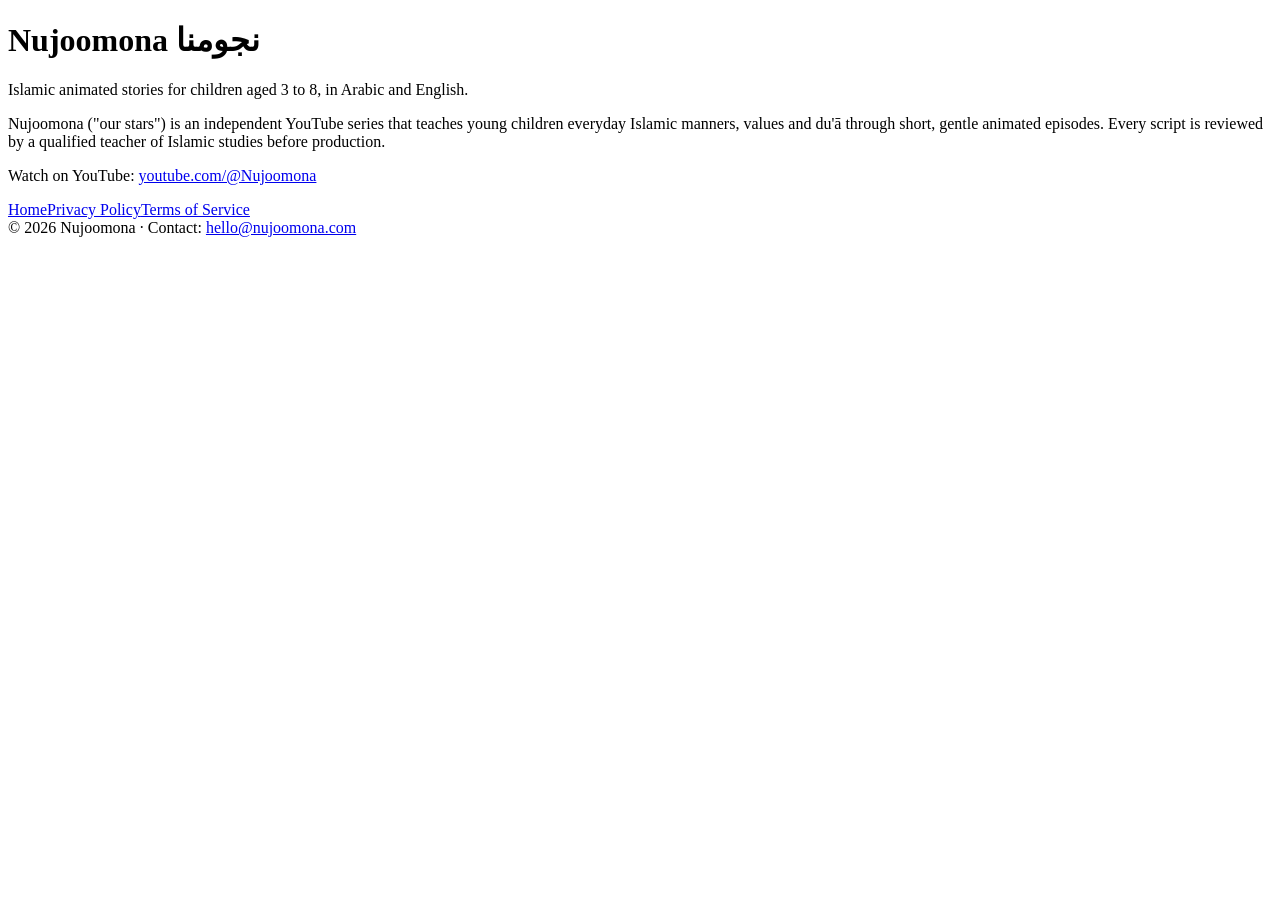
==== public/index.html @ 3de219df "Initial site: home, privacy policy, terms" ====
<!doctype html><html lang="en"><head><meta charset="utf-8"><meta name="viewport" content="width=device-width,initial-scale=1"><title>Nujoomona | نجومنا</title><link rel="stylesheet" href="/style.css"></head><body><main>
<h1>Nujoomona <span class="ar" lang="ar" dir="rtl">نجومنا</span></h1>
<p class="muted">Islamic animated stories for children aged 3 to 8, in Arabic and English.</p>
<p>Nujoomona ("our stars") is an independent YouTube series that teaches young children everyday Islamic manners, values and du'ā through short, gentle animated episodes. Every script is reviewed by a qualified teacher of Islamic studies before production.</p>
<p>Watch on YouTube: <a href="https://www.youtube.com/@Nujoomona">youtube.com/@Nujoomona</a></p>
<footer><a href="/">Home</a><a href="/privacy.html">Privacy Policy</a><a href="/terms.html">Terms of Service</a><br>© 2026 Nujoomona · Contact: <a href="mailto:hello@nujoomona.com">hello@nujoomona.com</a></footer></main></body></html>
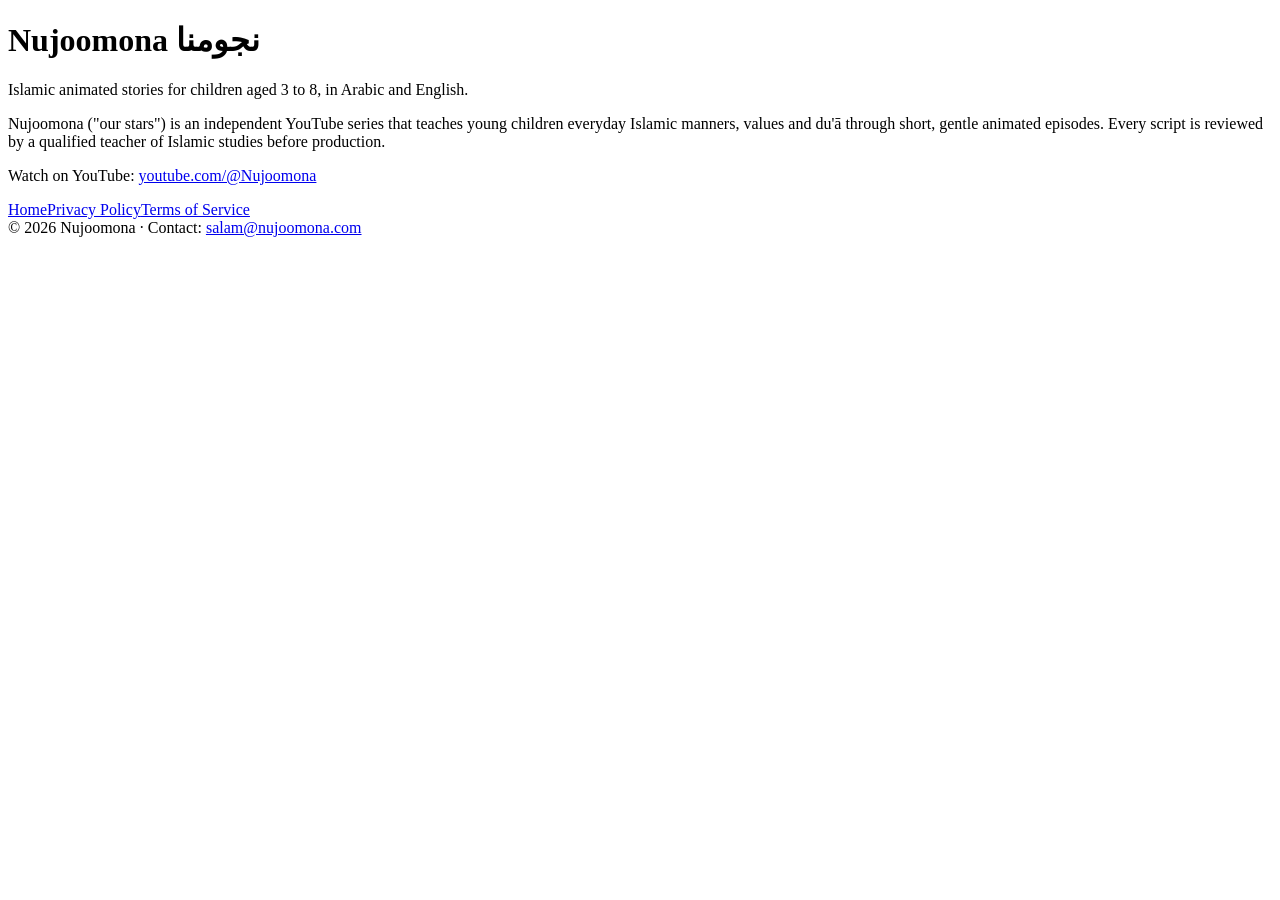
==== commit b714b2ac: "Change contact email to salam@nujoomona.com" ====
--- a/public/index.html
+++ b/public/index.html
@@ -3,4 +3,4 @@
 <p class="muted">Islamic animated stories for children aged 3 to 8, in Arabic and English.</p>
 <p>Nujoomona ("our stars") is an independent YouTube series that teaches young children everyday Islamic manners, values and du'ā through short, gentle animated episodes. Every script is reviewed by a qualified teacher of Islamic studies before production.</p>
 <p>Watch on YouTube: <a href="https://www.youtube.com/@Nujoomona">youtube.com/@Nujoomona</a></p>
-<footer><a href="/">Home</a><a href="/privacy.html">Privacy Policy</a><a href="/terms.html">Terms of Service</a><br>© 2026 Nujoomona · Contact: <a href="mailto:hello@nujoomona.com">hello@nujoomona.com</a></footer></main></body></html>
+<footer><a href="/">Home</a><a href="/privacy.html">Privacy Policy</a><a href="/terms.html">Terms of Service</a><br>© 2026 Nujoomona · Contact: <a href="mailto:salam@nujoomona.com">salam@nujoomona.com</a></footer></main></body></html>
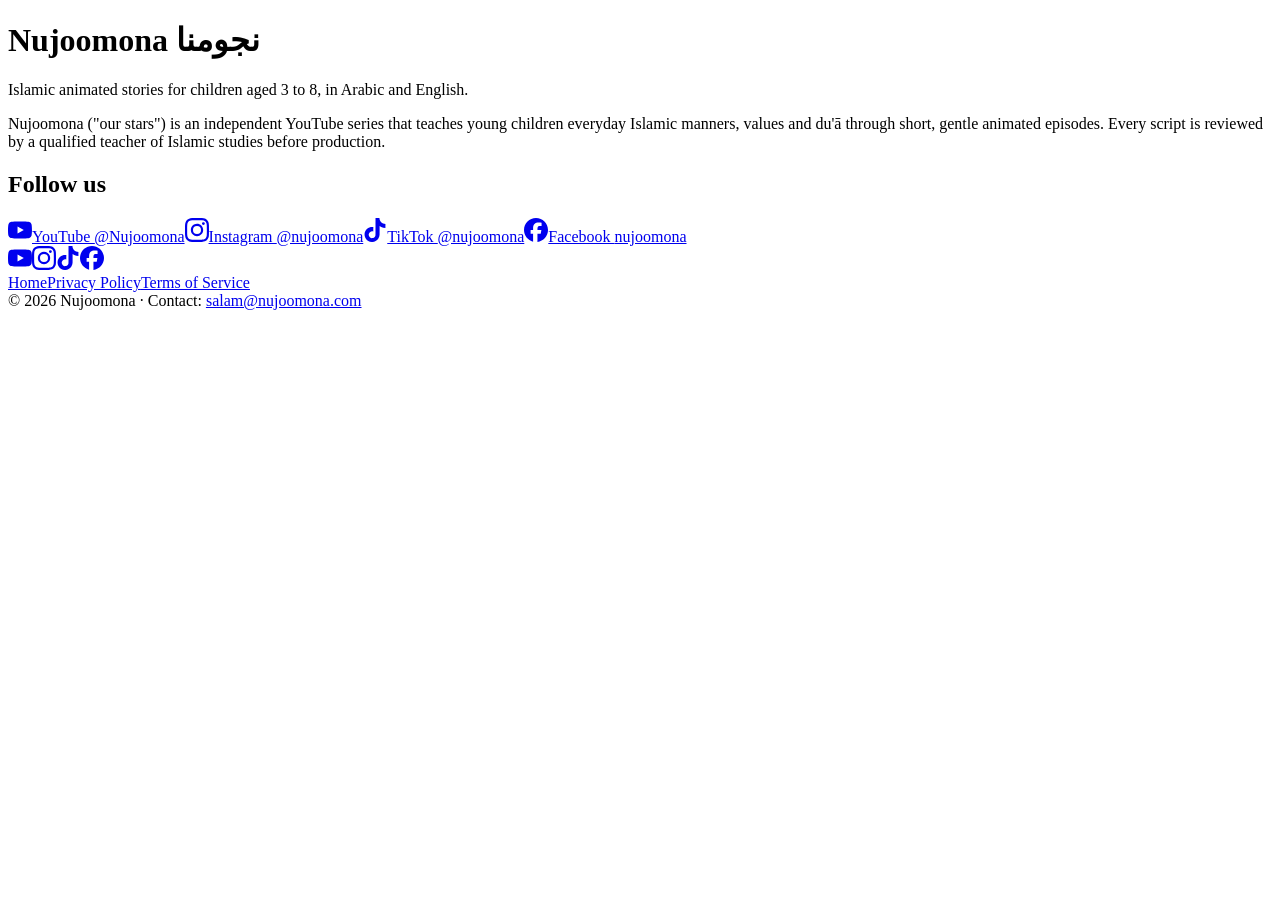
==== commit 390aa71a: "Add social links with icons" ====
--- a/public/index.html
+++ b/public/index.html
@@ -2,5 +2,6 @@
 <h1>Nujoomona <span class="ar" lang="ar" dir="rtl">نجومنا</span></h1>
 <p class="muted">Islamic animated stories for children aged 3 to 8, in Arabic and English.</p>
 <p>Nujoomona ("our stars") is an independent YouTube series that teaches young children everyday Islamic manners, values and du'ā through short, gentle animated episodes. Every script is reviewed by a qualified teacher of Islamic studies before production.</p>
-<p>Watch on YouTube: <a href="https://www.youtube.com/@Nujoomona">youtube.com/@Nujoomona</a></p>
-<footer><a href="/">Home</a><a href="/privacy.html">Privacy Policy</a><a href="/terms.html">Terms of Service</a><br>© 2026 Nujoomona · Contact: <a href="mailto:salam@nujoomona.com">salam@nujoomona.com</a></footer></main></body></html>
+<h2>Follow us</h2>
+<nav class="social social-big" aria-label="Nujoomona on social media"><a href="https://www.youtube.com/@Nujoomona" target="_blank" rel="noopener" aria-label="Nujoomona on YouTube" title="YouTube"><svg viewBox="0 0 24 24" width="24" height="24" aria-hidden="true" focusable="false"><path fill="currentColor" d="M23.498 6.186a3.016 3.016 0 0 0-2.122-2.136C19.505 3.545 12 3.545 12 3.545s-7.505 0-9.377.505A3.017 3.017 0 0 0 .502 6.186C0 8.07 0 12 0 12s0 3.93.502 5.814a3.016 3.016 0 0 0 2.122 2.136c1.871.505 9.376.505 9.376.505s7.505 0 9.377-.505a3.015 3.015 0 0 0 2.122-2.136C24 15.93 24 12 24 12s0-3.93-.502-5.814zM9.545 15.568V8.432L15.818 12l-6.273 3.568z"/></svg><span>YouTube <span class="muted">@Nujoomona</span></span></a><a href="https://www.instagram.com/nujoomona" target="_blank" rel="noopener" aria-label="Nujoomona on Instagram" title="Instagram"><svg viewBox="0 0 24 24" width="24" height="24" aria-hidden="true" focusable="false"><path fill="currentColor" d="M7.0301.084c-1.2768.0602-2.1487.264-2.911.5634-.7888.3075-1.4575.72-2.1228 1.3877-.6652.6677-1.075 1.3368-1.3802 2.127-.2954.7638-.4956 1.6365-.552 2.914-.0564 1.2775-.0689 1.6882-.0626 4.947.0062 3.2586.0206 3.6671.0825 4.9473.061 1.2765.264 2.1482.5635 2.9107.308.7889.72 1.4573 1.388 2.1228.6679.6655 1.3365 1.0743 2.1285 1.38.7632.295 1.6361.4961 2.9134.552 1.2773.056 1.6884.069 4.9462.0627 3.2578-.0062 3.668-.0207 4.9478-.0814 1.28-.0607 2.147-.2652 2.9098-.5633.7889-.3086 1.4578-.72 2.1228-1.3881.665-.6682 1.0745-1.3378 1.3795-2.1284.2957-.7632.4966-1.636.552-2.9124.056-1.2809.0692-1.6898.063-4.948-.0063-3.2583-.021-3.6668-.0817-4.9465-.0607-1.2797-.264-2.1487-.5633-2.9117-.3084-.7889-.72-1.4568-1.3876-2.1228C21.2982 1.33 20.628.9208 19.8378.6165 19.074.321 18.2017.1197 16.9244.0645 15.6471.0093 15.236-.005 11.977.0014 8.718.0076 8.31.0215 7.0301.0839m.1402 21.6932c-1.17-.0509-1.8053-.2453-2.2287-.408-.5606-.216-.96-.4771-1.3819-.895-.422-.4178-.6811-.8186-.9-1.378-.1644-.4234-.3624-1.058-.4171-2.228-.0595-1.2645-.072-1.6442-.079-4.848-.007-3.2037.0053-3.583.0607-4.848.05-1.169.2456-1.805.408-2.2282.216-.5613.4762-.96.895-1.3816.4188-.4217.8184-.6814 1.3783-.9003.423-.1651 1.0575-.3614 2.227-.4171 1.2655-.06 1.6447-.072 4.848-.079 3.2033-.007 3.5835.005 4.8495.0608 1.169.0508 1.8053.2445 2.228.408.5608.216.96.4754 1.3816.895.4217.4194.6816.8176.9005 1.3787.1653.4217.3617 1.056.4169 2.2263.0602 1.2655.0739 1.645.0796 4.848.0058 3.203-.0055 3.5834-.061 4.848-.051 1.17-.245 1.8055-.408 2.2294-.216.5604-.4763.96-.8954 1.3814-.419.4215-.8181.6811-1.3783.9-.4224.1649-1.0577.3617-2.2262.4174-1.2656.0595-1.6448.072-4.8493.079-3.2045.007-3.5825-.006-4.848-.0608M16.953 5.5864A1.44 1.44 0 1 0 18.39 4.144a1.44 1.44 0 0 0-1.437 1.4424M5.8385 12.012c.0067 3.4032 2.7706 6.1557 6.173 6.1493 3.4026-.0065 6.157-2.7701 6.1506-6.1733-.0065-3.4032-2.771-6.1565-6.174-6.1498-3.403.0067-6.156 2.771-6.1496 6.1738M8 12.0077a4 4 0 1 1 4.008 3.9921A3.9996 3.9996 0 0 1 8 12.0077"/></svg><span>Instagram <span class="muted">@nujoomona</span></span></a><a href="https://www.tiktok.com/@nujoomona" target="_blank" rel="noopener" aria-label="Nujoomona on TikTok" title="TikTok"><svg viewBox="0 0 24 24" width="24" height="24" aria-hidden="true" focusable="false"><path fill="currentColor" d="M12.525.02c1.31-.02 2.61-.01 3.91-.02.08 1.53.63 3.09 1.75 4.17 1.12 1.11 2.7 1.62 4.24 1.79v4.03c-1.44-.05-2.89-.35-4.2-.97-.57-.26-1.1-.59-1.62-.93-.01 2.92.01 5.84-.02 8.75-.08 1.4-.54 2.79-1.35 3.94-1.31 1.92-3.58 3.17-5.91 3.21-1.43.08-2.86-.31-4.08-1.03-2.02-1.19-3.44-3.37-3.65-5.71-.02-.5-.03-1-.01-1.49.18-1.9 1.12-3.72 2.58-4.96 1.66-1.44 3.98-2.13 6.15-1.72.02 1.48-.04 2.96-.04 4.44-.99-.32-2.15-.23-3.02.37-.63.41-1.11 1.04-1.36 1.75-.21.51-.15 1.07-.14 1.61.24 1.64 1.82 3.02 3.5 2.87 1.12-.01 2.19-.66 2.77-1.61.19-.33.4-.67.41-1.06.1-1.79.06-3.57.07-5.36.01-4.03-.01-8.05.02-12.07z"/></svg><span>TikTok <span class="muted">@nujoomona</span></span></a><a href="https://www.facebook.com/nujoomona" target="_blank" rel="noopener" aria-label="Nujoomona on Facebook" title="Facebook"><svg viewBox="0 0 24 24" width="24" height="24" aria-hidden="true" focusable="false"><path fill="currentColor" d="M9.101 23.691v-7.98H6.627v-3.667h2.474v-1.58c0-4.085 1.848-5.978 5.858-5.978.401 0 .955.042 1.468.103a8.68 8.68 0 0 1 1.141.195v3.325a8.623 8.623 0 0 0-.653-.036 26.805 26.805 0 0 0-.733-.009c-.707 0-1.259.096-1.675.309a1.686 1.686 0 0 0-.679.622c-.258.42-.374.995-.374 1.752v1.297h3.919l-.386 2.103-.287 1.564h-3.246v8.245C19.396 23.238 24 18.179 24 12.044c0-6.627-5.373-12-12-12s-12 5.373-12 12c0 5.628 3.874 10.35 9.101 11.647Z"/></svg><span>Facebook <span class="muted">nujoomona</span></span></a></nav>
+<footer><nav class="social" aria-label="Social media"><a href="https://www.youtube.com/@Nujoomona" target="_blank" rel="noopener" aria-label="Nujoomona on YouTube" title="YouTube"><svg viewBox="0 0 24 24" width="24" height="24" aria-hidden="true" focusable="false"><path fill="currentColor" d="M23.498 6.186a3.016 3.016 0 0 0-2.122-2.136C19.505 3.545 12 3.545 12 3.545s-7.505 0-9.377.505A3.017 3.017 0 0 0 .502 6.186C0 8.07 0 12 0 12s0 3.93.502 5.814a3.016 3.016 0 0 0 2.122 2.136c1.871.505 9.376.505 9.376.505s7.505 0 9.377-.505a3.015 3.015 0 0 0 2.122-2.136C24 15.93 24 12 24 12s0-3.93-.502-5.814zM9.545 15.568V8.432L15.818 12l-6.273 3.568z"/></svg></a><a href="https://www.instagram.com/nujoomona" target="_blank" rel="noopener" aria-label="Nujoomona on Instagram" title="Instagram"><svg viewBox="0 0 24 24" width="24" height="24" aria-hidden="true" focusable="false"><path fill="currentColor" d="M7.0301.084c-1.2768.0602-2.1487.264-2.911.5634-.7888.3075-1.4575.72-2.1228 1.3877-.6652.6677-1.075 1.3368-1.3802 2.127-.2954.7638-.4956 1.6365-.552 2.914-.0564 1.2775-.0689 1.6882-.0626 4.947.0062 3.2586.0206 3.6671.0825 4.9473.061 1.2765.264 2.1482.5635 2.9107.308.7889.72 1.4573 1.388 2.1228.6679.6655 1.3365 1.0743 2.1285 1.38.7632.295 1.6361.4961 2.9134.552 1.2773.056 1.6884.069 4.9462.0627 3.2578-.0062 3.668-.0207 4.9478-.0814 1.28-.0607 2.147-.2652 2.9098-.5633.7889-.3086 1.4578-.72 2.1228-1.3881.665-.6682 1.0745-1.3378 1.3795-2.1284.2957-.7632.4966-1.636.552-2.9124.056-1.2809.0692-1.6898.063-4.948-.0063-3.2583-.021-3.6668-.0817-4.9465-.0607-1.2797-.264-2.1487-.5633-2.9117-.3084-.7889-.72-1.4568-1.3876-2.1228C21.2982 1.33 20.628.9208 19.8378.6165 19.074.321 18.2017.1197 16.9244.0645 15.6471.0093 15.236-.005 11.977.0014 8.718.0076 8.31.0215 7.0301.0839m.1402 21.6932c-1.17-.0509-1.8053-.2453-2.2287-.408-.5606-.216-.96-.4771-1.3819-.895-.422-.4178-.6811-.8186-.9-1.378-.1644-.4234-.3624-1.058-.4171-2.228-.0595-1.2645-.072-1.6442-.079-4.848-.007-3.2037.0053-3.583.0607-4.848.05-1.169.2456-1.805.408-2.2282.216-.5613.4762-.96.895-1.3816.4188-.4217.8184-.6814 1.3783-.9003.423-.1651 1.0575-.3614 2.227-.4171 1.2655-.06 1.6447-.072 4.848-.079 3.2033-.007 3.5835.005 4.8495.0608 1.169.0508 1.8053.2445 2.228.408.5608.216.96.4754 1.3816.895.4217.4194.6816.8176.9005 1.3787.1653.4217.3617 1.056.4169 2.2263.0602 1.2655.0739 1.645.0796 4.848.0058 3.203-.0055 3.5834-.061 4.848-.051 1.17-.245 1.8055-.408 2.2294-.216.5604-.4763.96-.8954 1.3814-.419.4215-.8181.6811-1.3783.9-.4224.1649-1.0577.3617-2.2262.4174-1.2656.0595-1.6448.072-4.8493.079-3.2045.007-3.5825-.006-4.848-.0608M16.953 5.5864A1.44 1.44 0 1 0 18.39 4.144a1.44 1.44 0 0 0-1.437 1.4424M5.8385 12.012c.0067 3.4032 2.7706 6.1557 6.173 6.1493 3.4026-.0065 6.157-2.7701 6.1506-6.1733-.0065-3.4032-2.771-6.1565-6.174-6.1498-3.403.0067-6.156 2.771-6.1496 6.1738M8 12.0077a4 4 0 1 1 4.008 3.9921A3.9996 3.9996 0 0 1 8 12.0077"/></svg></a><a href="https://www.tiktok.com/@nujoomona" target="_blank" rel="noopener" aria-label="Nujoomona on TikTok" title="TikTok"><svg viewBox="0 0 24 24" width="24" height="24" aria-hidden="true" focusable="false"><path fill="currentColor" d="M12.525.02c1.31-.02 2.61-.01 3.91-.02.08 1.53.63 3.09 1.75 4.17 1.12 1.11 2.7 1.62 4.24 1.79v4.03c-1.44-.05-2.89-.35-4.2-.97-.57-.26-1.1-.59-1.62-.93-.01 2.92.01 5.84-.02 8.75-.08 1.4-.54 2.79-1.35 3.94-1.31 1.92-3.58 3.17-5.91 3.21-1.43.08-2.86-.31-4.08-1.03-2.02-1.19-3.44-3.37-3.65-5.71-.02-.5-.03-1-.01-1.49.18-1.9 1.12-3.72 2.58-4.96 1.66-1.44 3.98-2.13 6.15-1.72.02 1.48-.04 2.96-.04 4.44-.99-.32-2.15-.23-3.02.37-.63.41-1.11 1.04-1.36 1.75-.21.51-.15 1.07-.14 1.61.24 1.64 1.82 3.02 3.5 2.87 1.12-.01 2.19-.66 2.77-1.61.19-.33.4-.67.41-1.06.1-1.79.06-3.57.07-5.36.01-4.03-.01-8.05.02-12.07z"/></svg></a><a href="https://www.facebook.com/nujoomona" target="_blank" rel="noopener" aria-label="Nujoomona on Facebook" title="Facebook"><svg viewBox="0 0 24 24" width="24" height="24" aria-hidden="true" focusable="false"><path fill="currentColor" d="M9.101 23.691v-7.98H6.627v-3.667h2.474v-1.58c0-4.085 1.848-5.978 5.858-5.978.401 0 .955.042 1.468.103a8.68 8.68 0 0 1 1.141.195v3.325a8.623 8.623 0 0 0-.653-.036 26.805 26.805 0 0 0-.733-.009c-.707 0-1.259.096-1.675.309a1.686 1.686 0 0 0-.679.622c-.258.42-.374.995-.374 1.752v1.297h3.919l-.386 2.103-.287 1.564h-3.246v8.245C19.396 23.238 24 18.179 24 12.044c0-6.627-5.373-12-12-12s-12 5.373-12 12c0 5.628 3.874 10.35 9.101 11.647Z"/></svg></a></nav><a href="/">Home</a><a href="/privacy.html">Privacy Policy</a><a href="/terms.html">Terms of Service</a><br>© 2026 Nujoomona · Contact: <a href="mailto:salam@nujoomona.com">salam@nujoomona.com</a></footer></main></body></html>
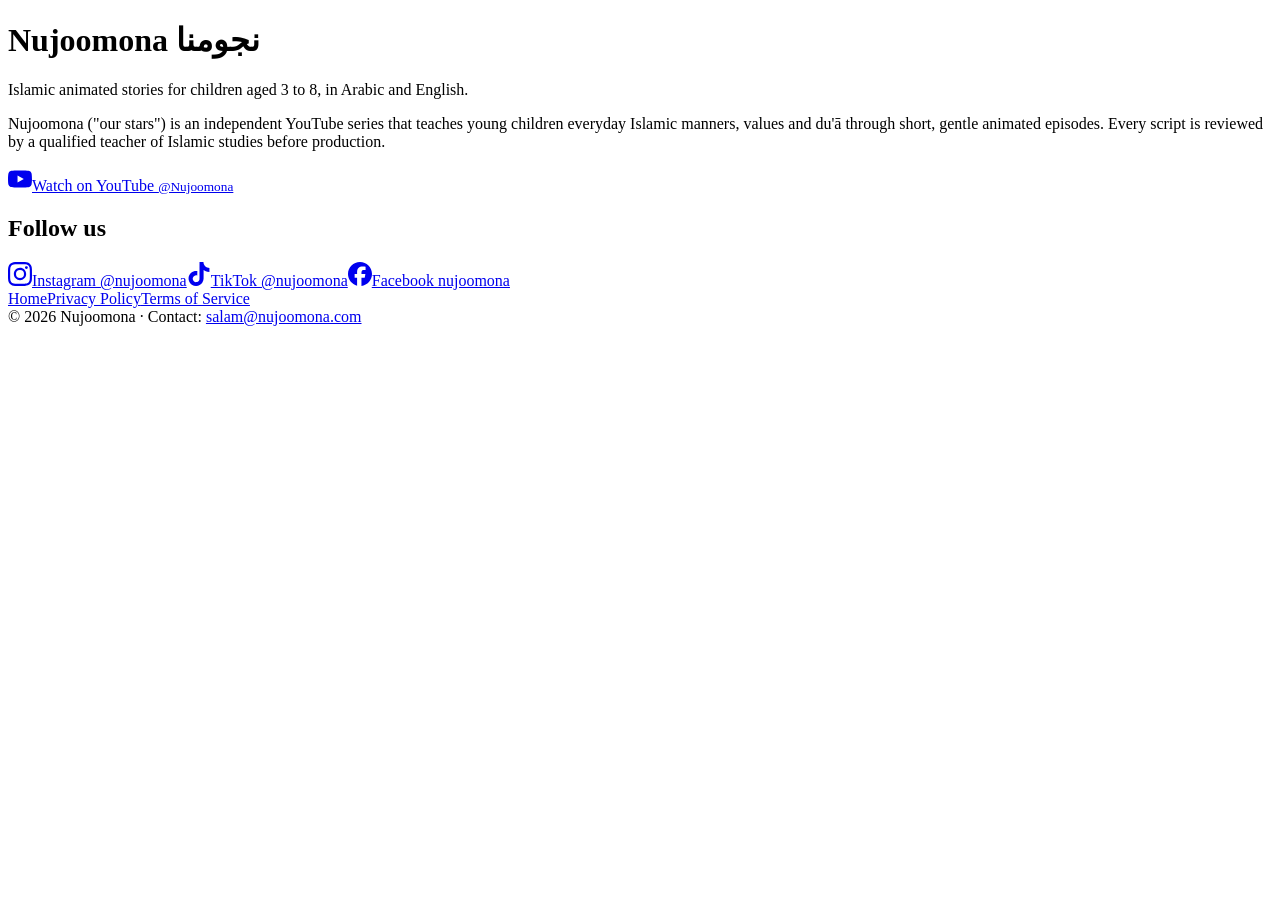
==== commit d73a8b2b: "Make YouTube the main CTA; drop footer icons" ====
--- a/public/index.html
+++ b/public/index.html
@@ -2,6 +2,7 @@
 <h1>Nujoomona <span class="ar" lang="ar" dir="rtl">نجومنا</span></h1>
 <p class="muted">Islamic animated stories for children aged 3 to 8, in Arabic and English.</p>
 <p>Nujoomona ("our stars") is an independent YouTube series that teaches young children everyday Islamic manners, values and du'ā through short, gentle animated episodes. Every script is reviewed by a qualified teacher of Islamic studies before production.</p>
+<p><a class="watch" href="https://www.youtube.com/@Nujoomona" target="_blank" rel="noopener"><svg viewBox="0 0 24 24" width="24" height="24" aria-hidden="true" focusable="false"><path fill="currentColor" d="M23.498 6.186a3.016 3.016 0 0 0-2.122-2.136C19.505 3.545 12 3.545 12 3.545s-7.505 0-9.377.505A3.017 3.017 0 0 0 .502 6.186C0 8.07 0 12 0 12s0 3.93.502 5.814a3.016 3.016 0 0 0 2.122 2.136c1.871.505 9.376.505 9.376.505s7.505 0 9.377-.505a3.015 3.015 0 0 0 2.122-2.136C24 15.93 24 12 24 12s0-3.93-.502-5.814zM9.545 15.568V8.432L15.818 12l-6.273 3.568z"/></svg><span>Watch on YouTube <small>@Nujoomona</small></span></a></p>
 <h2>Follow us</h2>
-<nav class="social social-big" aria-label="Nujoomona on social media"><a href="https://www.youtube.com/@Nujoomona" target="_blank" rel="noopener" aria-label="Nujoomona on YouTube" title="YouTube"><svg viewBox="0 0 24 24" width="24" height="24" aria-hidden="true" focusable="false"><path fill="currentColor" d="M23.498 6.186a3.016 3.016 0 0 0-2.122-2.136C19.505 3.545 12 3.545 12 3.545s-7.505 0-9.377.505A3.017 3.017 0 0 0 .502 6.186C0 8.07 0 12 0 12s0 3.93.502 5.814a3.016 3.016 0 0 0 2.122 2.136c1.871.505 9.376.505 9.376.505s7.505 0 9.377-.505a3.015 3.015 0 0 0 2.122-2.136C24 15.93 24 12 24 12s0-3.93-.502-5.814zM9.545 15.568V8.432L15.818 12l-6.273 3.568z"/></svg><span>YouTube <span class="muted">@Nujoomona</span></span></a><a href="https://www.instagram.com/nujoomona" target="_blank" rel="noopener" aria-label="Nujoomona on Instagram" title="Instagram"><svg viewBox="0 0 24 24" width="24" height="24" aria-hidden="true" focusable="false"><path fill="currentColor" d="M7.0301.084c-1.2768.0602-2.1487.264-2.911.5634-.7888.3075-1.4575.72-2.1228 1.3877-.6652.6677-1.075 1.3368-1.3802 2.127-.2954.7638-.4956 1.6365-.552 2.914-.0564 1.2775-.0689 1.6882-.0626 4.947.0062 3.2586.0206 3.6671.0825 4.9473.061 1.2765.264 2.1482.5635 2.9107.308.7889.72 1.4573 1.388 2.1228.6679.6655 1.3365 1.0743 2.1285 1.38.7632.295 1.6361.4961 2.9134.552 1.2773.056 1.6884.069 4.9462.0627 3.2578-.0062 3.668-.0207 4.9478-.0814 1.28-.0607 2.147-.2652 2.9098-.5633.7889-.3086 1.4578-.72 2.1228-1.3881.665-.6682 1.0745-1.3378 1.3795-2.1284.2957-.7632.4966-1.636.552-2.9124.056-1.2809.0692-1.6898.063-4.948-.0063-3.2583-.021-3.6668-.0817-4.9465-.0607-1.2797-.264-2.1487-.5633-2.9117-.3084-.7889-.72-1.4568-1.3876-2.1228C21.2982 1.33 20.628.9208 19.8378.6165 19.074.321 18.2017.1197 16.9244.0645 15.6471.0093 15.236-.005 11.977.0014 8.718.0076 8.31.0215 7.0301.0839m.1402 21.6932c-1.17-.0509-1.8053-.2453-2.2287-.408-.5606-.216-.96-.4771-1.3819-.895-.422-.4178-.6811-.8186-.9-1.378-.1644-.4234-.3624-1.058-.4171-2.228-.0595-1.2645-.072-1.6442-.079-4.848-.007-3.2037.0053-3.583.0607-4.848.05-1.169.2456-1.805.408-2.2282.216-.5613.4762-.96.895-1.3816.4188-.4217.8184-.6814 1.3783-.9003.423-.1651 1.0575-.3614 2.227-.4171 1.2655-.06 1.6447-.072 4.848-.079 3.2033-.007 3.5835.005 4.8495.0608 1.169.0508 1.8053.2445 2.228.408.5608.216.96.4754 1.3816.895.4217.4194.6816.8176.9005 1.3787.1653.4217.3617 1.056.4169 2.2263.0602 1.2655.0739 1.645.0796 4.848.0058 3.203-.0055 3.5834-.061 4.848-.051 1.17-.245 1.8055-.408 2.2294-.216.5604-.4763.96-.8954 1.3814-.419.4215-.8181.6811-1.3783.9-.4224.1649-1.0577.3617-2.2262.4174-1.2656.0595-1.6448.072-4.8493.079-3.2045.007-3.5825-.006-4.848-.0608M16.953 5.5864A1.44 1.44 0 1 0 18.39 4.144a1.44 1.44 0 0 0-1.437 1.4424M5.8385 12.012c.0067 3.4032 2.7706 6.1557 6.173 6.1493 3.4026-.0065 6.157-2.7701 6.1506-6.1733-.0065-3.4032-2.771-6.1565-6.174-6.1498-3.403.0067-6.156 2.771-6.1496 6.1738M8 12.0077a4 4 0 1 1 4.008 3.9921A3.9996 3.9996 0 0 1 8 12.0077"/></svg><span>Instagram <span class="muted">@nujoomona</span></span></a><a href="https://www.tiktok.com/@nujoomona" target="_blank" rel="noopener" aria-label="Nujoomona on TikTok" title="TikTok"><svg viewBox="0 0 24 24" width="24" height="24" aria-hidden="true" focusable="false"><path fill="currentColor" d="M12.525.02c1.31-.02 2.61-.01 3.91-.02.08 1.53.63 3.09 1.75 4.17 1.12 1.11 2.7 1.62 4.24 1.79v4.03c-1.44-.05-2.89-.35-4.2-.97-.57-.26-1.1-.59-1.62-.93-.01 2.92.01 5.84-.02 8.75-.08 1.4-.54 2.79-1.35 3.94-1.31 1.92-3.58 3.17-5.91 3.21-1.43.08-2.86-.31-4.08-1.03-2.02-1.19-3.44-3.37-3.65-5.71-.02-.5-.03-1-.01-1.49.18-1.9 1.12-3.72 2.58-4.96 1.66-1.44 3.98-2.13 6.15-1.72.02 1.48-.04 2.96-.04 4.44-.99-.32-2.15-.23-3.02.37-.63.41-1.11 1.04-1.36 1.75-.21.51-.15 1.07-.14 1.61.24 1.64 1.82 3.02 3.5 2.87 1.12-.01 2.19-.66 2.77-1.61.19-.33.4-.67.41-1.06.1-1.79.06-3.57.07-5.36.01-4.03-.01-8.05.02-12.07z"/></svg><span>TikTok <span class="muted">@nujoomona</span></span></a><a href="https://www.facebook.com/nujoomona" target="_blank" rel="noopener" aria-label="Nujoomona on Facebook" title="Facebook"><svg viewBox="0 0 24 24" width="24" height="24" aria-hidden="true" focusable="false"><path fill="currentColor" d="M9.101 23.691v-7.98H6.627v-3.667h2.474v-1.58c0-4.085 1.848-5.978 5.858-5.978.401 0 .955.042 1.468.103a8.68 8.68 0 0 1 1.141.195v3.325a8.623 8.623 0 0 0-.653-.036 26.805 26.805 0 0 0-.733-.009c-.707 0-1.259.096-1.675.309a1.686 1.686 0 0 0-.679.622c-.258.42-.374.995-.374 1.752v1.297h3.919l-.386 2.103-.287 1.564h-3.246v8.245C19.396 23.238 24 18.179 24 12.044c0-6.627-5.373-12-12-12s-12 5.373-12 12c0 5.628 3.874 10.35 9.101 11.647Z"/></svg><span>Facebook <span class="muted">nujoomona</span></span></a></nav>
-<footer><nav class="social" aria-label="Social media"><a href="https://www.youtube.com/@Nujoomona" target="_blank" rel="noopener" aria-label="Nujoomona on YouTube" title="YouTube"><svg viewBox="0 0 24 24" width="24" height="24" aria-hidden="true" focusable="false"><path fill="currentColor" d="M23.498 6.186a3.016 3.016 0 0 0-2.122-2.136C19.505 3.545 12 3.545 12 3.545s-7.505 0-9.377.505A3.017 3.017 0 0 0 .502 6.186C0 8.07 0 12 0 12s0 3.93.502 5.814a3.016 3.016 0 0 0 2.122 2.136c1.871.505 9.376.505 9.376.505s7.505 0 9.377-.505a3.015 3.015 0 0 0 2.122-2.136C24 15.93 24 12 24 12s0-3.93-.502-5.814zM9.545 15.568V8.432L15.818 12l-6.273 3.568z"/></svg></a><a href="https://www.instagram.com/nujoomona" target="_blank" rel="noopener" aria-label="Nujoomona on Instagram" title="Instagram"><svg viewBox="0 0 24 24" width="24" height="24" aria-hidden="true" focusable="false"><path fill="currentColor" d="M7.0301.084c-1.2768.0602-2.1487.264-2.911.5634-.7888.3075-1.4575.72-2.1228 1.3877-.6652.6677-1.075 1.3368-1.3802 2.127-.2954.7638-.4956 1.6365-.552 2.914-.0564 1.2775-.0689 1.6882-.0626 4.947.0062 3.2586.0206 3.6671.0825 4.9473.061 1.2765.264 2.1482.5635 2.9107.308.7889.72 1.4573 1.388 2.1228.6679.6655 1.3365 1.0743 2.1285 1.38.7632.295 1.6361.4961 2.9134.552 1.2773.056 1.6884.069 4.9462.0627 3.2578-.0062 3.668-.0207 4.9478-.0814 1.28-.0607 2.147-.2652 2.9098-.5633.7889-.3086 1.4578-.72 2.1228-1.3881.665-.6682 1.0745-1.3378 1.3795-2.1284.2957-.7632.4966-1.636.552-2.9124.056-1.2809.0692-1.6898.063-4.948-.0063-3.2583-.021-3.6668-.0817-4.9465-.0607-1.2797-.264-2.1487-.5633-2.9117-.3084-.7889-.72-1.4568-1.3876-2.1228C21.2982 1.33 20.628.9208 19.8378.6165 19.074.321 18.2017.1197 16.9244.0645 15.6471.0093 15.236-.005 11.977.0014 8.718.0076 8.31.0215 7.0301.0839m.1402 21.6932c-1.17-.0509-1.8053-.2453-2.2287-.408-.5606-.216-.96-.4771-1.3819-.895-.422-.4178-.6811-.8186-.9-1.378-.1644-.4234-.3624-1.058-.4171-2.228-.0595-1.2645-.072-1.6442-.079-4.848-.007-3.2037.0053-3.583.0607-4.848.05-1.169.2456-1.805.408-2.2282.216-.5613.4762-.96.895-1.3816.4188-.4217.8184-.6814 1.3783-.9003.423-.1651 1.0575-.3614 2.227-.4171 1.2655-.06 1.6447-.072 4.848-.079 3.2033-.007 3.5835.005 4.8495.0608 1.169.0508 1.8053.2445 2.228.408.5608.216.96.4754 1.3816.895.4217.4194.6816.8176.9005 1.3787.1653.4217.3617 1.056.4169 2.2263.0602 1.2655.0739 1.645.0796 4.848.0058 3.203-.0055 3.5834-.061 4.848-.051 1.17-.245 1.8055-.408 2.2294-.216.5604-.4763.96-.8954 1.3814-.419.4215-.8181.6811-1.3783.9-.4224.1649-1.0577.3617-2.2262.4174-1.2656.0595-1.6448.072-4.8493.079-3.2045.007-3.5825-.006-4.848-.0608M16.953 5.5864A1.44 1.44 0 1 0 18.39 4.144a1.44 1.44 0 0 0-1.437 1.4424M5.8385 12.012c.0067 3.4032 2.7706 6.1557 6.173 6.1493 3.4026-.0065 6.157-2.7701 6.1506-6.1733-.0065-3.4032-2.771-6.1565-6.174-6.1498-3.403.0067-6.156 2.771-6.1496 6.1738M8 12.0077a4 4 0 1 1 4.008 3.9921A3.9996 3.9996 0 0 1 8 12.0077"/></svg></a><a href="https://www.tiktok.com/@nujoomona" target="_blank" rel="noopener" aria-label="Nujoomona on TikTok" title="TikTok"><svg viewBox="0 0 24 24" width="24" height="24" aria-hidden="true" focusable="false"><path fill="currentColor" d="M12.525.02c1.31-.02 2.61-.01 3.91-.02.08 1.53.63 3.09 1.75 4.17 1.12 1.11 2.7 1.62 4.24 1.79v4.03c-1.44-.05-2.89-.35-4.2-.97-.57-.26-1.1-.59-1.62-.93-.01 2.92.01 5.84-.02 8.75-.08 1.4-.54 2.79-1.35 3.94-1.31 1.92-3.58 3.17-5.91 3.21-1.43.08-2.86-.31-4.08-1.03-2.02-1.19-3.44-3.37-3.65-5.71-.02-.5-.03-1-.01-1.49.18-1.9 1.12-3.72 2.58-4.96 1.66-1.44 3.98-2.13 6.15-1.72.02 1.48-.04 2.96-.04 4.44-.99-.32-2.15-.23-3.02.37-.63.41-1.11 1.04-1.36 1.75-.21.51-.15 1.07-.14 1.61.24 1.64 1.82 3.02 3.5 2.87 1.12-.01 2.19-.66 2.77-1.61.19-.33.4-.67.41-1.06.1-1.79.06-3.57.07-5.36.01-4.03-.01-8.05.02-12.07z"/></svg></a><a href="https://www.facebook.com/nujoomona" target="_blank" rel="noopener" aria-label="Nujoomona on Facebook" title="Facebook"><svg viewBox="0 0 24 24" width="24" height="24" aria-hidden="true" focusable="false"><path fill="currentColor" d="M9.101 23.691v-7.98H6.627v-3.667h2.474v-1.58c0-4.085 1.848-5.978 5.858-5.978.401 0 .955.042 1.468.103a8.68 8.68 0 0 1 1.141.195v3.325a8.623 8.623 0 0 0-.653-.036 26.805 26.805 0 0 0-.733-.009c-.707 0-1.259.096-1.675.309a1.686 1.686 0 0 0-.679.622c-.258.42-.374.995-.374 1.752v1.297h3.919l-.386 2.103-.287 1.564h-3.246v8.245C19.396 23.238 24 18.179 24 12.044c0-6.627-5.373-12-12-12s-12 5.373-12 12c0 5.628 3.874 10.35 9.101 11.647Z"/></svg></a></nav><a href="/">Home</a><a href="/privacy.html">Privacy Policy</a><a href="/terms.html">Terms of Service</a><br>© 2026 Nujoomona · Contact: <a href="mailto:salam@nujoomona.com">salam@nujoomona.com</a></footer></main></body></html>
+<nav class="social" aria-label="Nujoomona on social media"><a href="https://www.instagram.com/nujoomona" target="_blank" rel="noopener" aria-label="Nujoomona on Instagram" title="Instagram"><svg viewBox="0 0 24 24" width="24" height="24" aria-hidden="true" focusable="false"><path fill="currentColor" d="M7.0301.084c-1.2768.0602-2.1487.264-2.911.5634-.7888.3075-1.4575.72-2.1228 1.3877-.6652.6677-1.075 1.3368-1.3802 2.127-.2954.7638-.4956 1.6365-.552 2.914-.0564 1.2775-.0689 1.6882-.0626 4.947.0062 3.2586.0206 3.6671.0825 4.9473.061 1.2765.264 2.1482.5635 2.9107.308.7889.72 1.4573 1.388 2.1228.6679.6655 1.3365 1.0743 2.1285 1.38.7632.295 1.6361.4961 2.9134.552 1.2773.056 1.6884.069 4.9462.0627 3.2578-.0062 3.668-.0207 4.9478-.0814 1.28-.0607 2.147-.2652 2.9098-.5633.7889-.3086 1.4578-.72 2.1228-1.3881.665-.6682 1.0745-1.3378 1.3795-2.1284.2957-.7632.4966-1.636.552-2.9124.056-1.2809.0692-1.6898.063-4.948-.0063-3.2583-.021-3.6668-.0817-4.9465-.0607-1.2797-.264-2.1487-.5633-2.9117-.3084-.7889-.72-1.4568-1.3876-2.1228C21.2982 1.33 20.628.9208 19.8378.6165 19.074.321 18.2017.1197 16.9244.0645 15.6471.0093 15.236-.005 11.977.0014 8.718.0076 8.31.0215 7.0301.0839m.1402 21.6932c-1.17-.0509-1.8053-.2453-2.2287-.408-.5606-.216-.96-.4771-1.3819-.895-.422-.4178-.6811-.8186-.9-1.378-.1644-.4234-.3624-1.058-.4171-2.228-.0595-1.2645-.072-1.6442-.079-4.848-.007-3.2037.0053-3.583.0607-4.848.05-1.169.2456-1.805.408-2.2282.216-.5613.4762-.96.895-1.3816.4188-.4217.8184-.6814 1.3783-.9003.423-.1651 1.0575-.3614 2.227-.4171 1.2655-.06 1.6447-.072 4.848-.079 3.2033-.007 3.5835.005 4.8495.0608 1.169.0508 1.8053.2445 2.228.408.5608.216.96.4754 1.3816.895.4217.4194.6816.8176.9005 1.3787.1653.4217.3617 1.056.4169 2.2263.0602 1.2655.0739 1.645.0796 4.848.0058 3.203-.0055 3.5834-.061 4.848-.051 1.17-.245 1.8055-.408 2.2294-.216.5604-.4763.96-.8954 1.3814-.419.4215-.8181.6811-1.3783.9-.4224.1649-1.0577.3617-2.2262.4174-1.2656.0595-1.6448.072-4.8493.079-3.2045.007-3.5825-.006-4.848-.0608M16.953 5.5864A1.44 1.44 0 1 0 18.39 4.144a1.44 1.44 0 0 0-1.437 1.4424M5.8385 12.012c.0067 3.4032 2.7706 6.1557 6.173 6.1493 3.4026-.0065 6.157-2.7701 6.1506-6.1733-.0065-3.4032-2.771-6.1565-6.174-6.1498-3.403.0067-6.156 2.771-6.1496 6.1738M8 12.0077a4 4 0 1 1 4.008 3.9921A3.9996 3.9996 0 0 1 8 12.0077"/></svg><span>Instagram <span class="muted">@nujoomona</span></span></a><a href="https://www.tiktok.com/@nujoomona" target="_blank" rel="noopener" aria-label="Nujoomona on TikTok" title="TikTok"><svg viewBox="0 0 24 24" width="24" height="24" aria-hidden="true" focusable="false"><path fill="currentColor" d="M12.525.02c1.31-.02 2.61-.01 3.91-.02.08 1.53.63 3.09 1.75 4.17 1.12 1.11 2.7 1.62 4.24 1.79v4.03c-1.44-.05-2.89-.35-4.2-.97-.57-.26-1.1-.59-1.62-.93-.01 2.92.01 5.84-.02 8.75-.08 1.4-.54 2.79-1.35 3.94-1.31 1.92-3.58 3.17-5.91 3.21-1.43.08-2.86-.31-4.08-1.03-2.02-1.19-3.44-3.37-3.65-5.71-.02-.5-.03-1-.01-1.49.18-1.9 1.12-3.72 2.58-4.96 1.66-1.44 3.98-2.13 6.15-1.72.02 1.48-.04 2.96-.04 4.44-.99-.32-2.15-.23-3.02.37-.63.41-1.11 1.04-1.36 1.75-.21.51-.15 1.07-.14 1.61.24 1.64 1.82 3.02 3.5 2.87 1.12-.01 2.19-.66 2.77-1.61.19-.33.4-.67.41-1.06.1-1.79.06-3.57.07-5.36.01-4.03-.01-8.05.02-12.07z"/></svg><span>TikTok <span class="muted">@nujoomona</span></span></a><a href="https://www.facebook.com/nujoomona" target="_blank" rel="noopener" aria-label="Nujoomona on Facebook" title="Facebook"><svg viewBox="0 0 24 24" width="24" height="24" aria-hidden="true" focusable="false"><path fill="currentColor" d="M9.101 23.691v-7.98H6.627v-3.667h2.474v-1.58c0-4.085 1.848-5.978 5.858-5.978.401 0 .955.042 1.468.103a8.68 8.68 0 0 1 1.141.195v3.325a8.623 8.623 0 0 0-.653-.036 26.805 26.805 0 0 0-.733-.009c-.707 0-1.259.096-1.675.309a1.686 1.686 0 0 0-.679.622c-.258.42-.374.995-.374 1.752v1.297h3.919l-.386 2.103-.287 1.564h-3.246v8.245C19.396 23.238 24 18.179 24 12.044c0-6.627-5.373-12-12-12s-12 5.373-12 12c0 5.628 3.874 10.35 9.101 11.647Z"/></svg><span>Facebook <span class="muted">nujoomona</span></span></a></nav>
+<footer><a href="/">Home</a><a href="/privacy.html">Privacy Policy</a><a href="/terms.html">Terms of Service</a><br>© 2026 Nujoomona · Contact: <a href="mailto:salam@nujoomona.com">salam@nujoomona.com</a></footer></main></body></html>
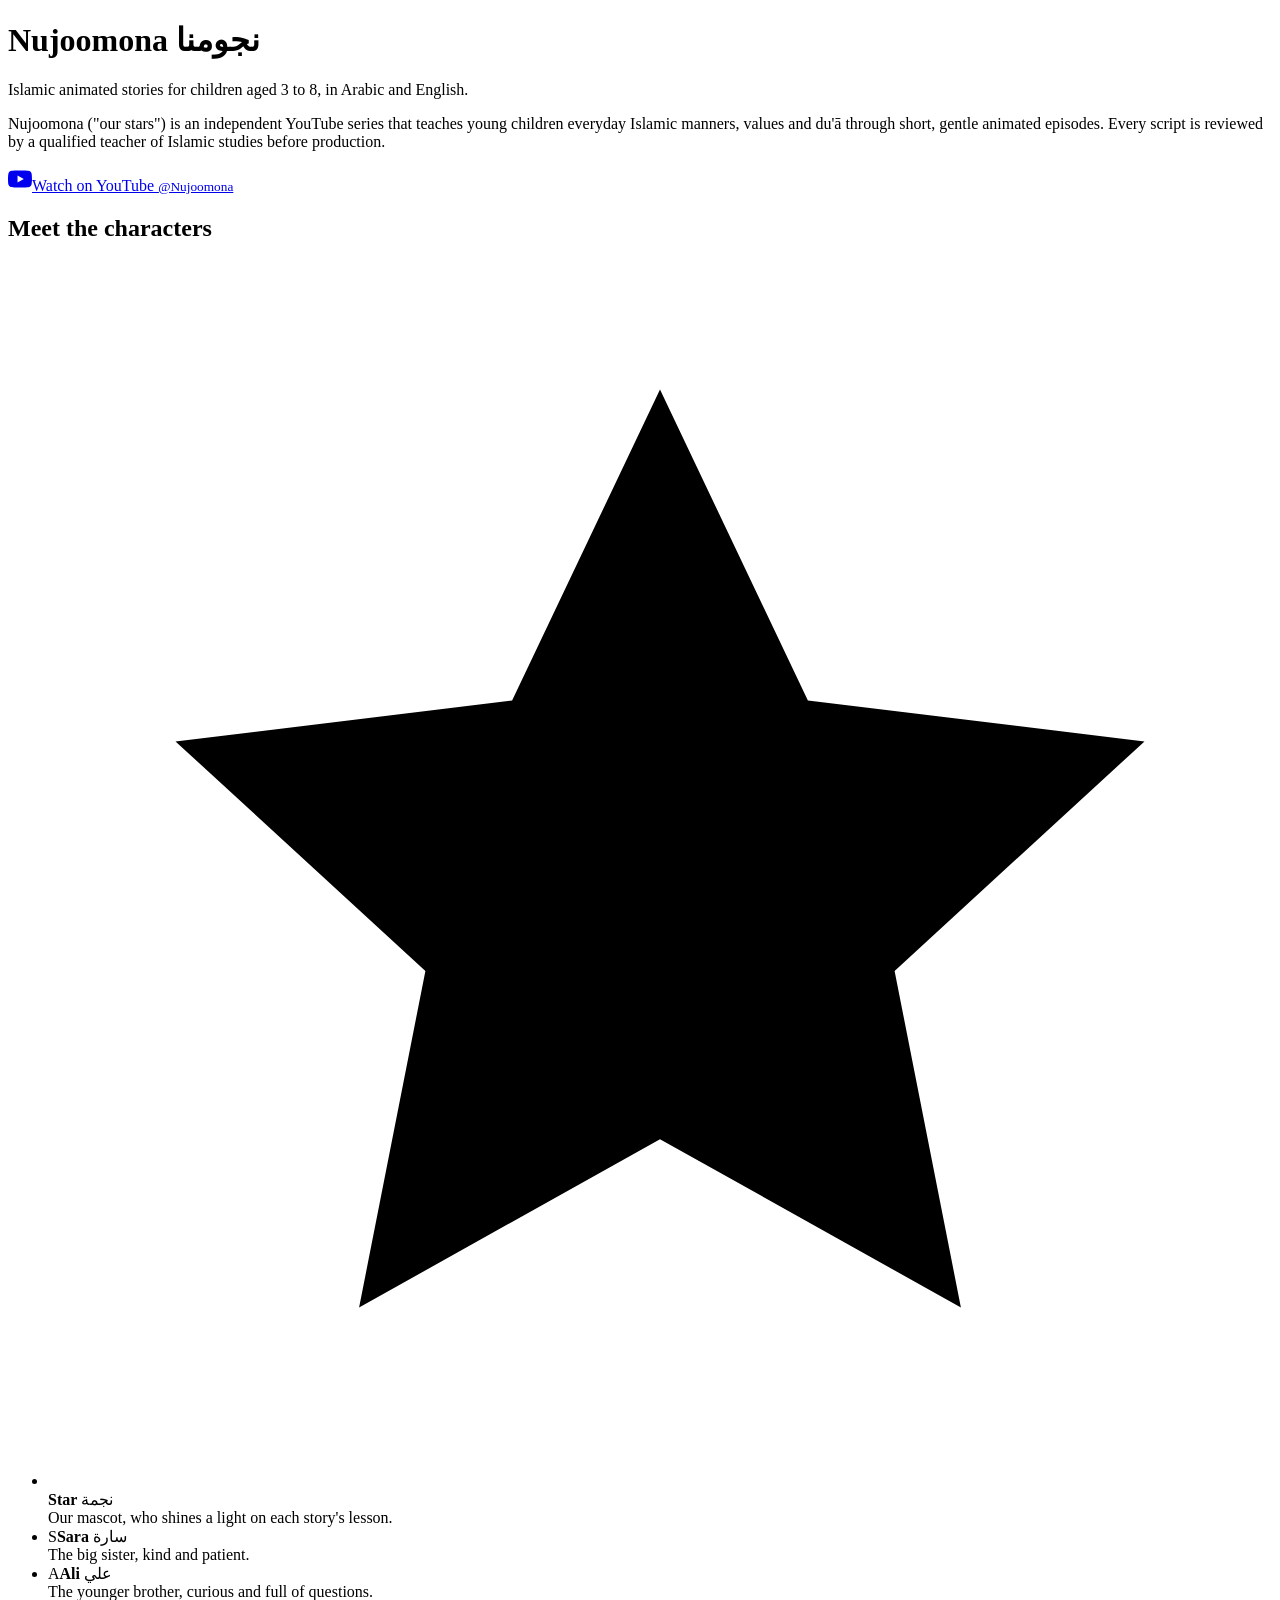
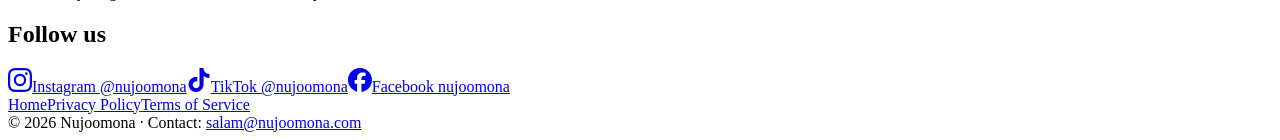
==== commit a750f3ec: "Add Meet the characters section (Star, Sara, Ali)" ====
--- a/public/index.html
+++ b/public/index.html
@@ -3,6 +3,12 @@
 <p class="muted">Islamic animated stories for children aged 3 to 8, in Arabic and English.</p>
 <p>Nujoomona ("our stars") is an independent YouTube series that teaches young children everyday Islamic manners, values and du'ā through short, gentle animated episodes. Every script is reviewed by a qualified teacher of Islamic studies before production.</p>
 <p><a class="watch" href="https://www.youtube.com/@Nujoomona" target="_blank" rel="noopener"><svg viewBox="0 0 24 24" width="24" height="24" aria-hidden="true" focusable="false"><path fill="currentColor" d="M23.498 6.186a3.016 3.016 0 0 0-2.122-2.136C19.505 3.545 12 3.545 12 3.545s-7.505 0-9.377.505A3.017 3.017 0 0 0 .502 6.186C0 8.07 0 12 0 12s0 3.93.502 5.814a3.016 3.016 0 0 0 2.122 2.136c1.871.505 9.376.505 9.376.505s7.505 0 9.377-.505a3.015 3.015 0 0 0 2.122-2.136C24 15.93 24 12 24 12s0-3.93-.502-5.814zM9.545 15.568V8.432L15.818 12l-6.273 3.568z"/></svg><span>Watch on YouTube <small>@Nujoomona</small></span></a></p>
+<h2>Meet the characters</h2>
+<ul class="cast">
+<li><span class="badge star"><svg viewBox="0 0 24 24" aria-hidden="true" focusable="false"><path fill="currentColor" d="M12 2.5l2.9 6.1 6.6.8-4.9 4.5 1.3 6.6L12 17.2l-5.9 3.3 1.3-6.6-4.9-4.5 6.6-.8z"/></svg></span><span><strong>Star</strong> <span class="ar" lang="ar" dir="rtl">نجمة</span><br><span class="muted">Our mascot, who shines a light on each story's lesson.</span></span></li>
+<li><span class="badge" aria-hidden="true">S</span><span><strong>Sara</strong> <span class="ar" lang="ar" dir="rtl">سارة</span><br><span class="muted">The big sister, kind and patient.</span></span></li>
+<li><span class="badge" aria-hidden="true">A</span><span><strong>Ali</strong> <span class="ar" lang="ar" dir="rtl">علي</span><br><span class="muted">The younger brother, curious and full of questions.</span></span></li>
+</ul>
 <h2>Follow us</h2>
 <nav class="social" aria-label="Nujoomona on social media"><a href="https://www.instagram.com/nujoomona" target="_blank" rel="noopener" aria-label="Nujoomona on Instagram" title="Instagram"><svg viewBox="0 0 24 24" width="24" height="24" aria-hidden="true" focusable="false"><path fill="currentColor" d="M7.0301.084c-1.2768.0602-2.1487.264-2.911.5634-.7888.3075-1.4575.72-2.1228 1.3877-.6652.6677-1.075 1.3368-1.3802 2.127-.2954.7638-.4956 1.6365-.552 2.914-.0564 1.2775-.0689 1.6882-.0626 4.947.0062 3.2586.0206 3.6671.0825 4.9473.061 1.2765.264 2.1482.5635 2.9107.308.7889.72 1.4573 1.388 2.1228.6679.6655 1.3365 1.0743 2.1285 1.38.7632.295 1.6361.4961 2.9134.552 1.2773.056 1.6884.069 4.9462.0627 3.2578-.0062 3.668-.0207 4.9478-.0814 1.28-.0607 2.147-.2652 2.9098-.5633.7889-.3086 1.4578-.72 2.1228-1.3881.665-.6682 1.0745-1.3378 1.3795-2.1284.2957-.7632.4966-1.636.552-2.9124.056-1.2809.0692-1.6898.063-4.948-.0063-3.2583-.021-3.6668-.0817-4.9465-.0607-1.2797-.264-2.1487-.5633-2.9117-.3084-.7889-.72-1.4568-1.3876-2.1228C21.2982 1.33 20.628.9208 19.8378.6165 19.074.321 18.2017.1197 16.9244.0645 15.6471.0093 15.236-.005 11.977.0014 8.718.0076 8.31.0215 7.0301.0839m.1402 21.6932c-1.17-.0509-1.8053-.2453-2.2287-.408-.5606-.216-.96-.4771-1.3819-.895-.422-.4178-.6811-.8186-.9-1.378-.1644-.4234-.3624-1.058-.4171-2.228-.0595-1.2645-.072-1.6442-.079-4.848-.007-3.2037.0053-3.583.0607-4.848.05-1.169.2456-1.805.408-2.2282.216-.5613.4762-.96.895-1.3816.4188-.4217.8184-.6814 1.3783-.9003.423-.1651 1.0575-.3614 2.227-.4171 1.2655-.06 1.6447-.072 4.848-.079 3.2033-.007 3.5835.005 4.8495.0608 1.169.0508 1.8053.2445 2.228.408.5608.216.96.4754 1.3816.895.4217.4194.6816.8176.9005 1.3787.1653.4217.3617 1.056.4169 2.2263.0602 1.2655.0739 1.645.0796 4.848.0058 3.203-.0055 3.5834-.061 4.848-.051 1.17-.245 1.8055-.408 2.2294-.216.5604-.4763.96-.8954 1.3814-.419.4215-.8181.6811-1.3783.9-.4224.1649-1.0577.3617-2.2262.4174-1.2656.0595-1.6448.072-4.8493.079-3.2045.007-3.5825-.006-4.848-.0608M16.953 5.5864A1.44 1.44 0 1 0 18.39 4.144a1.44 1.44 0 0 0-1.437 1.4424M5.8385 12.012c.0067 3.4032 2.7706 6.1557 6.173 6.1493 3.4026-.0065 6.157-2.7701 6.1506-6.1733-.0065-3.4032-2.771-6.1565-6.174-6.1498-3.403.0067-6.156 2.771-6.1496 6.1738M8 12.0077a4 4 0 1 1 4.008 3.9921A3.9996 3.9996 0 0 1 8 12.0077"/></svg><span>Instagram <span class="muted">@nujoomona</span></span></a><a href="https://www.tiktok.com/@nujoomona" target="_blank" rel="noopener" aria-label="Nujoomona on TikTok" title="TikTok"><svg viewBox="0 0 24 24" width="24" height="24" aria-hidden="true" focusable="false"><path fill="currentColor" d="M12.525.02c1.31-.02 2.61-.01 3.91-.02.08 1.53.63 3.09 1.75 4.17 1.12 1.11 2.7 1.62 4.24 1.79v4.03c-1.44-.05-2.89-.35-4.2-.97-.57-.26-1.1-.59-1.62-.93-.01 2.92.01 5.84-.02 8.75-.08 1.4-.54 2.79-1.35 3.94-1.31 1.92-3.58 3.17-5.91 3.21-1.43.08-2.86-.31-4.08-1.03-2.02-1.19-3.44-3.37-3.65-5.71-.02-.5-.03-1-.01-1.49.18-1.9 1.12-3.72 2.58-4.96 1.66-1.44 3.98-2.13 6.15-1.72.02 1.48-.04 2.96-.04 4.44-.99-.32-2.15-.23-3.02.37-.63.41-1.11 1.04-1.36 1.75-.21.51-.15 1.07-.14 1.61.24 1.64 1.82 3.02 3.5 2.87 1.12-.01 2.19-.66 2.77-1.61.19-.33.4-.67.41-1.06.1-1.79.06-3.57.07-5.36.01-4.03-.01-8.05.02-12.07z"/></svg><span>TikTok <span class="muted">@nujoomona</span></span></a><a href="https://www.facebook.com/nujoomona" target="_blank" rel="noopener" aria-label="Nujoomona on Facebook" title="Facebook"><svg viewBox="0 0 24 24" width="24" height="24" aria-hidden="true" focusable="false"><path fill="currentColor" d="M9.101 23.691v-7.98H6.627v-3.667h2.474v-1.58c0-4.085 1.848-5.978 5.858-5.978.401 0 .955.042 1.468.103a8.68 8.68 0 0 1 1.141.195v3.325a8.623 8.623 0 0 0-.653-.036 26.805 26.805 0 0 0-.733-.009c-.707 0-1.259.096-1.675.309a1.686 1.686 0 0 0-.679.622c-.258.42-.374.995-.374 1.752v1.297h3.919l-.386 2.103-.287 1.564h-3.246v8.245C19.396 23.238 24 18.179 24 12.044c0-6.627-5.373-12-12-12s-12 5.373-12 12c0 5.628 3.874 10.35 9.101 11.647Z"/></svg><span>Facebook <span class="muted">nujoomona</span></span></a></nav>
 <footer><a href="/">Home</a><a href="/privacy.html">Privacy Policy</a><a href="/terms.html">Terms of Service</a><br>© 2026 Nujoomona · Contact: <a href="mailto:salam@nujoomona.com">salam@nujoomona.com</a></footer></main></body></html>
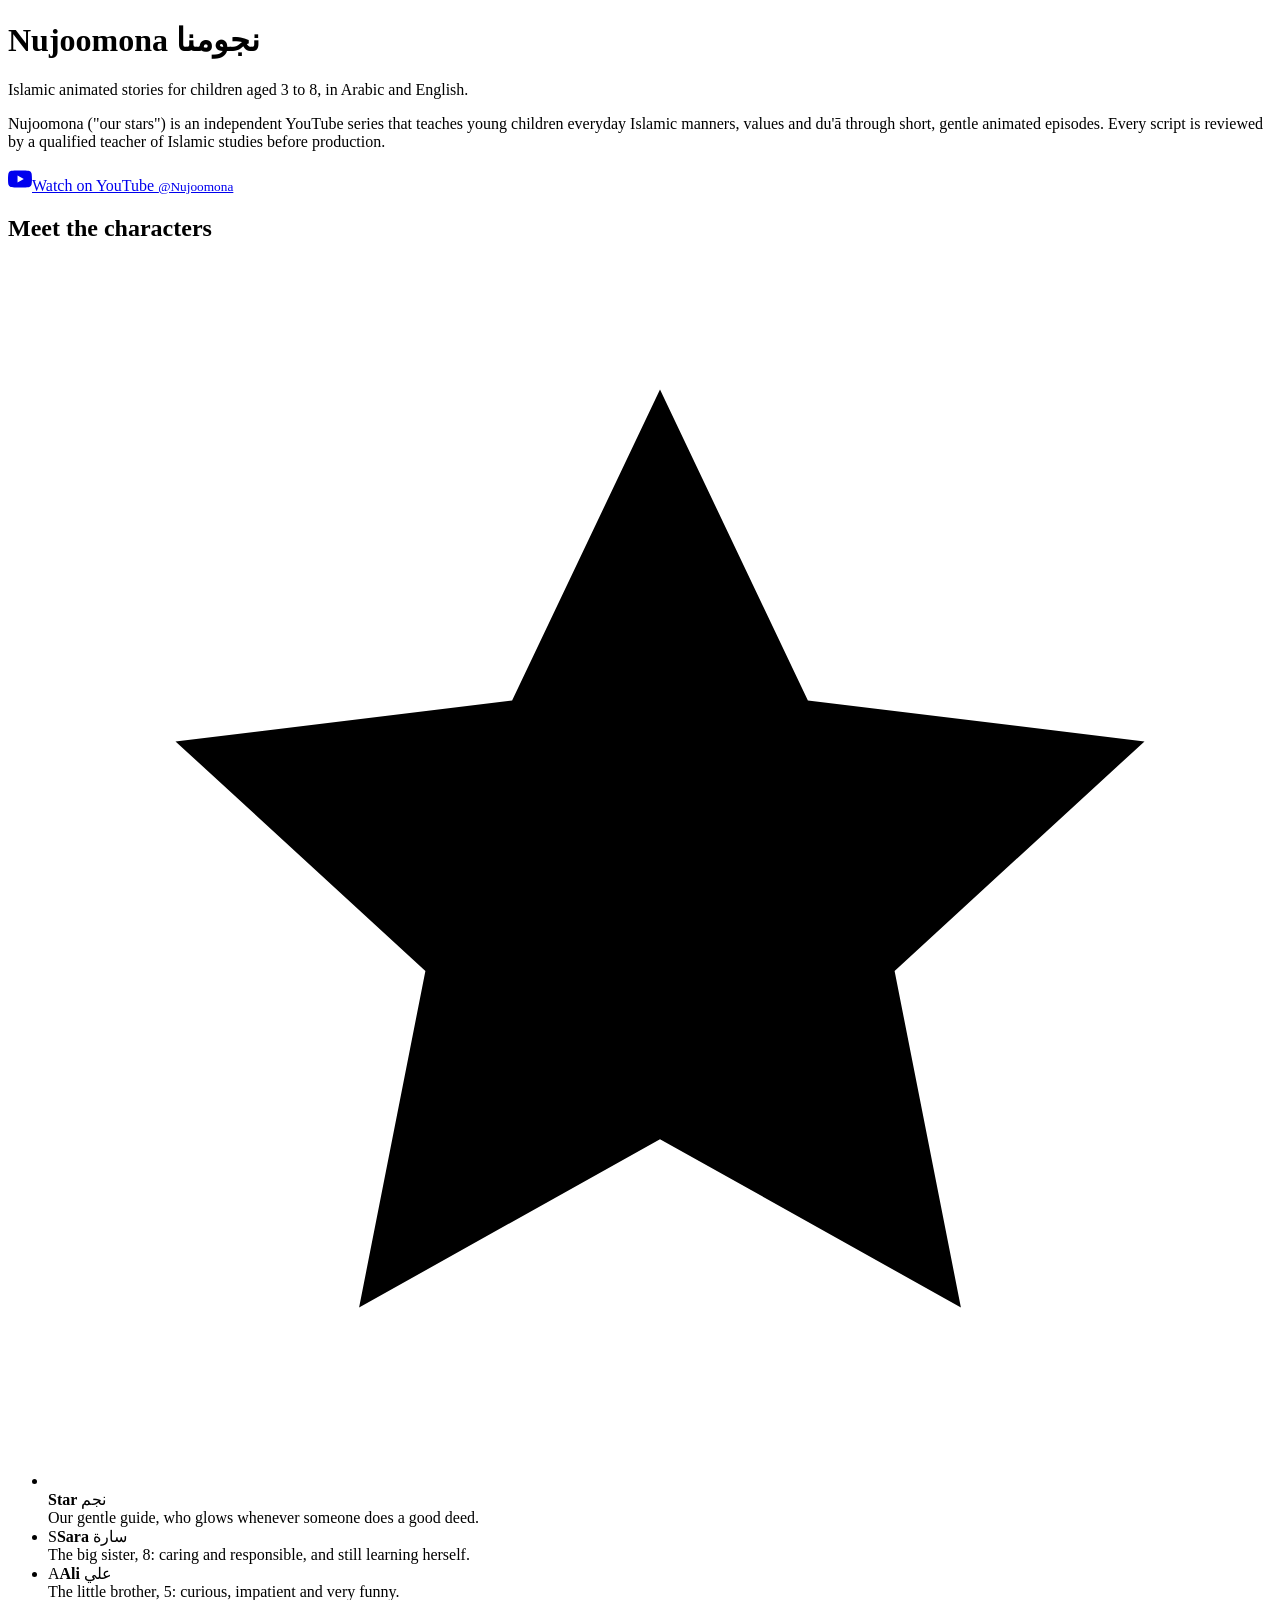
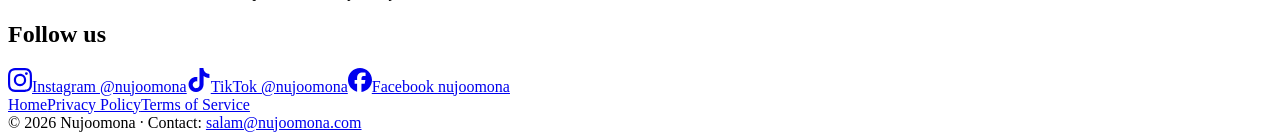
==== commit 8d389733: "Align characters with Character Guide v0" ====
--- a/public/index.html
+++ b/public/index.html
@@ -5,9 +5,9 @@
 <p><a class="watch" href="https://www.youtube.com/@Nujoomona" target="_blank" rel="noopener"><svg viewBox="0 0 24 24" width="24" height="24" aria-hidden="true" focusable="false"><path fill="currentColor" d="M23.498 6.186a3.016 3.016 0 0 0-2.122-2.136C19.505 3.545 12 3.545 12 3.545s-7.505 0-9.377.505A3.017 3.017 0 0 0 .502 6.186C0 8.07 0 12 0 12s0 3.93.502 5.814a3.016 3.016 0 0 0 2.122 2.136c1.871.505 9.376.505 9.376.505s7.505 0 9.377-.505a3.015 3.015 0 0 0 2.122-2.136C24 15.93 24 12 24 12s0-3.93-.502-5.814zM9.545 15.568V8.432L15.818 12l-6.273 3.568z"/></svg><span>Watch on YouTube <small>@Nujoomona</small></span></a></p>
 <h2>Meet the characters</h2>
 <ul class="cast">
-<li><span class="badge star"><svg viewBox="0 0 24 24" aria-hidden="true" focusable="false"><path fill="currentColor" d="M12 2.5l2.9 6.1 6.6.8-4.9 4.5 1.3 6.6L12 17.2l-5.9 3.3 1.3-6.6-4.9-4.5 6.6-.8z"/></svg></span><span><strong>Star</strong> <span class="ar" lang="ar" dir="rtl">نجمة</span><br><span class="muted">Our mascot, who shines a light on each story's lesson.</span></span></li>
-<li><span class="badge" aria-hidden="true">S</span><span><strong>Sara</strong> <span class="ar" lang="ar" dir="rtl">سارة</span><br><span class="muted">The big sister, kind and patient.</span></span></li>
-<li><span class="badge" aria-hidden="true">A</span><span><strong>Ali</strong> <span class="ar" lang="ar" dir="rtl">علي</span><br><span class="muted">The younger brother, curious and full of questions.</span></span></li>
+<li><span class="badge star"><svg viewBox="0 0 24 24" aria-hidden="true" focusable="false"><path fill="currentColor" d="M12 2.5l2.9 6.1 6.6.8-4.9 4.5 1.3 6.6L12 17.2l-5.9 3.3 1.3-6.6-4.9-4.5 6.6-.8z"/></svg></span><span><strong>Star</strong> <span class="ar" lang="ar" dir="rtl">نجم</span><br><span class="muted">Our gentle guide, who glows whenever someone does a good deed.</span></span></li>
+<li><span class="badge" aria-hidden="true">S</span><span><strong>Sara</strong> <span class="ar" lang="ar" dir="rtl">سارة</span><br><span class="muted">The big sister, 8: caring and responsible, and still learning herself.</span></span></li>
+<li><span class="badge" aria-hidden="true">A</span><span><strong>Ali</strong> <span class="ar" lang="ar" dir="rtl">علي</span><br><span class="muted">The little brother, 5: curious, impatient and very funny.</span></span></li>
 </ul>
 <h2>Follow us</h2>
 <nav class="social" aria-label="Nujoomona on social media"><a href="https://www.instagram.com/nujoomona" target="_blank" rel="noopener" aria-label="Nujoomona on Instagram" title="Instagram"><svg viewBox="0 0 24 24" width="24" height="24" aria-hidden="true" focusable="false"><path fill="currentColor" d="M7.0301.084c-1.2768.0602-2.1487.264-2.911.5634-.7888.3075-1.4575.72-2.1228 1.3877-.6652.6677-1.075 1.3368-1.3802 2.127-.2954.7638-.4956 1.6365-.552 2.914-.0564 1.2775-.0689 1.6882-.0626 4.947.0062 3.2586.0206 3.6671.0825 4.9473.061 1.2765.264 2.1482.5635 2.9107.308.7889.72 1.4573 1.388 2.1228.6679.6655 1.3365 1.0743 2.1285 1.38.7632.295 1.6361.4961 2.9134.552 1.2773.056 1.6884.069 4.9462.0627 3.2578-.0062 3.668-.0207 4.9478-.0814 1.28-.0607 2.147-.2652 2.9098-.5633.7889-.3086 1.4578-.72 2.1228-1.3881.665-.6682 1.0745-1.3378 1.3795-2.1284.2957-.7632.4966-1.636.552-2.9124.056-1.2809.0692-1.6898.063-4.948-.0063-3.2583-.021-3.6668-.0817-4.9465-.0607-1.2797-.264-2.1487-.5633-2.9117-.3084-.7889-.72-1.4568-1.3876-2.1228C21.2982 1.33 20.628.9208 19.8378.6165 19.074.321 18.2017.1197 16.9244.0645 15.6471.0093 15.236-.005 11.977.0014 8.718.0076 8.31.0215 7.0301.0839m.1402 21.6932c-1.17-.0509-1.8053-.2453-2.2287-.408-.5606-.216-.96-.4771-1.3819-.895-.422-.4178-.6811-.8186-.9-1.378-.1644-.4234-.3624-1.058-.4171-2.228-.0595-1.2645-.072-1.6442-.079-4.848-.007-3.2037.0053-3.583.0607-4.848.05-1.169.2456-1.805.408-2.2282.216-.5613.4762-.96.895-1.3816.4188-.4217.8184-.6814 1.3783-.9003.423-.1651 1.0575-.3614 2.227-.4171 1.2655-.06 1.6447-.072 4.848-.079 3.2033-.007 3.5835.005 4.8495.0608 1.169.0508 1.8053.2445 2.228.408.5608.216.96.4754 1.3816.895.4217.4194.6816.8176.9005 1.3787.1653.4217.3617 1.056.4169 2.2263.0602 1.2655.0739 1.645.0796 4.848.0058 3.203-.0055 3.5834-.061 4.848-.051 1.17-.245 1.8055-.408 2.2294-.216.5604-.4763.96-.8954 1.3814-.419.4215-.8181.6811-1.3783.9-.4224.1649-1.0577.3617-2.2262.4174-1.2656.0595-1.6448.072-4.8493.079-3.2045.007-3.5825-.006-4.848-.0608M16.953 5.5864A1.44 1.44 0 1 0 18.39 4.144a1.44 1.44 0 0 0-1.437 1.4424M5.8385 12.012c.0067 3.4032 2.7706 6.1557 6.173 6.1493 3.4026-.0065 6.157-2.7701 6.1506-6.1733-.0065-3.4032-2.771-6.1565-6.174-6.1498-3.403.0067-6.156 2.771-6.1496 6.1738M8 12.0077a4 4 0 1 1 4.008 3.9921A3.9996 3.9996 0 0 1 8 12.0077"/></svg><span>Instagram <span class="muted">@nujoomona</span></span></a><a href="https://www.tiktok.com/@nujoomona" target="_blank" rel="noopener" aria-label="Nujoomona on TikTok" title="TikTok"><svg viewBox="0 0 24 24" width="24" height="24" aria-hidden="true" focusable="false"><path fill="currentColor" d="M12.525.02c1.31-.02 2.61-.01 3.91-.02.08 1.53.63 3.09 1.75 4.17 1.12 1.11 2.7 1.62 4.24 1.79v4.03c-1.44-.05-2.89-.35-4.2-.97-.57-.26-1.1-.59-1.62-.93-.01 2.92.01 5.84-.02 8.75-.08 1.4-.54 2.79-1.35 3.94-1.31 1.92-3.58 3.17-5.91 3.21-1.43.08-2.86-.31-4.08-1.03-2.02-1.19-3.44-3.37-3.65-5.71-.02-.5-.03-1-.01-1.49.18-1.9 1.12-3.72 2.58-4.96 1.66-1.44 3.98-2.13 6.15-1.72.02 1.48-.04 2.96-.04 4.44-.99-.32-2.15-.23-3.02.37-.63.41-1.11 1.04-1.36 1.75-.21.51-.15 1.07-.14 1.61.24 1.64 1.82 3.02 3.5 2.87 1.12-.01 2.19-.66 2.77-1.61.19-.33.4-.67.41-1.06.1-1.79.06-3.57.07-5.36.01-4.03-.01-8.05.02-12.07z"/></svg><span>TikTok <span class="muted">@nujoomona</span></span></a><a href="https://www.facebook.com/nujoomona" target="_blank" rel="noopener" aria-label="Nujoomona on Facebook" title="Facebook"><svg viewBox="0 0 24 24" width="24" height="24" aria-hidden="true" focusable="false"><path fill="currentColor" d="M9.101 23.691v-7.98H6.627v-3.667h2.474v-1.58c0-4.085 1.848-5.978 5.858-5.978.401 0 .955.042 1.468.103a8.68 8.68 0 0 1 1.141.195v3.325a8.623 8.623 0 0 0-.653-.036 26.805 26.805 0 0 0-.733-.009c-.707 0-1.259.096-1.675.309a1.686 1.686 0 0 0-.679.622c-.258.42-.374.995-.374 1.752v1.297h3.919l-.386 2.103-.287 1.564h-3.246v8.245C19.396 23.238 24 18.179 24 12.044c0-6.627-5.373-12-12-12s-12 5.373-12 12c0 5.628 3.874 10.35 9.101 11.647Z"/></svg><span>Facebook <span class="muted">nujoomona</span></span></a></nav>
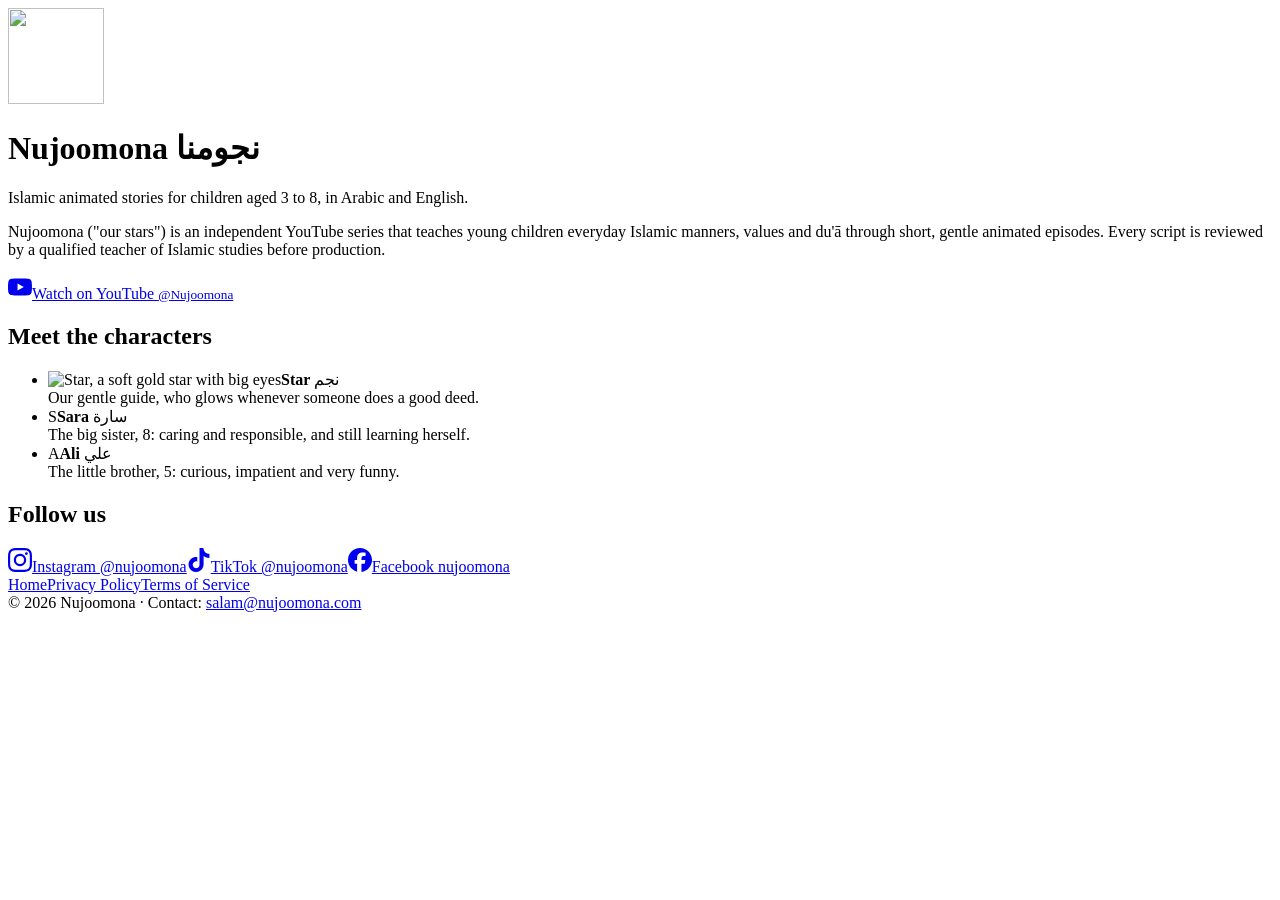
==== commit 9004b5ec: "Add Star logo, favicons and share image; colour Sara and Ali badges" ====
--- a/public/index.html
+++ b/public/index.html
@@ -1,13 +1,13 @@
-<!doctype html><html lang="en"><head><meta charset="utf-8"><meta name="viewport" content="width=device-width,initial-scale=1"><title>Nujoomona | نجومنا</title><link rel="stylesheet" href="/style.css"></head><body><main>
-<h1>Nujoomona <span class="ar" lang="ar" dir="rtl">نجومنا</span></h1>
+<!doctype html><html lang="en"><head><meta charset="utf-8"><meta name="viewport" content="width=device-width,initial-scale=1"><title>Nujoomona | نجومنا</title><link rel="stylesheet" href="/style.css"><link rel="icon" href="/img/star.svg" type="image/svg+xml"><link rel="icon" href="/favicon-32.png" sizes="32x32" type="image/png"><link rel="apple-touch-icon" href="/apple-touch-icon.png"><meta name="description" content="Islamic animated stories for children aged 3 to 8, in Arabic and English."><meta property="og:title" content="Nujoomona | نجومنا"><meta property="og:description" content="Islamic stories for little stars."><meta property="og:image" content="https://nujoomona.com/img/og-logo.png"><meta property="og:url" content="https://nujoomona.com/"></head><body><main>
+<header class="brand"><img src="/img/star.svg" width="96" height="96" alt=""><h1>Nujoomona <span class="ar" lang="ar" dir="rtl">نجومنا</span></h1></header>
 <p class="muted">Islamic animated stories for children aged 3 to 8, in Arabic and English.</p>
 <p>Nujoomona ("our stars") is an independent YouTube series that teaches young children everyday Islamic manners, values and du'ā through short, gentle animated episodes. Every script is reviewed by a qualified teacher of Islamic studies before production.</p>
 <p><a class="watch" href="https://www.youtube.com/@Nujoomona" target="_blank" rel="noopener"><svg viewBox="0 0 24 24" width="24" height="24" aria-hidden="true" focusable="false"><path fill="currentColor" d="M23.498 6.186a3.016 3.016 0 0 0-2.122-2.136C19.505 3.545 12 3.545 12 3.545s-7.505 0-9.377.505A3.017 3.017 0 0 0 .502 6.186C0 8.07 0 12 0 12s0 3.93.502 5.814a3.016 3.016 0 0 0 2.122 2.136c1.871.505 9.376.505 9.376.505s7.505 0 9.377-.505a3.015 3.015 0 0 0 2.122-2.136C24 15.93 24 12 24 12s0-3.93-.502-5.814zM9.545 15.568V8.432L15.818 12l-6.273 3.568z"/></svg><span>Watch on YouTube <small>@Nujoomona</small></span></a></p>
 <h2>Meet the characters</h2>
 <ul class="cast">
-<li><span class="badge star"><svg viewBox="0 0 24 24" aria-hidden="true" focusable="false"><path fill="currentColor" d="M12 2.5l2.9 6.1 6.6.8-4.9 4.5 1.3 6.6L12 17.2l-5.9 3.3 1.3-6.6-4.9-4.5 6.6-.8z"/></svg></span><span><strong>Star</strong> <span class="ar" lang="ar" dir="rtl">نجم</span><br><span class="muted">Our gentle guide, who glows whenever someone does a good deed.</span></span></li>
-<li><span class="badge" aria-hidden="true">S</span><span><strong>Sara</strong> <span class="ar" lang="ar" dir="rtl">سارة</span><br><span class="muted">The big sister, 8: caring and responsible, and still learning herself.</span></span></li>
-<li><span class="badge" aria-hidden="true">A</span><span><strong>Ali</strong> <span class="ar" lang="ar" dir="rtl">علي</span><br><span class="muted">The little brother, 5: curious, impatient and very funny.</span></span></li>
+<li><img class="avatar" src="/img/star.svg" width="64" height="64" alt="Star, a soft gold star with big eyes"><span><strong>Star</strong> <span class="ar" lang="ar" dir="rtl">نجم</span><br><span class="muted">Our gentle guide, who glows whenever someone does a good deed.</span></span></li>
+<li><span class="badge sara" aria-hidden="true">S</span><span><strong>Sara</strong> <span class="ar" lang="ar" dir="rtl">سارة</span><br><span class="muted">The big sister, 8: caring and responsible, and still learning herself.</span></span></li>
+<li><span class="badge ali" aria-hidden="true">A</span><span><strong>Ali</strong> <span class="ar" lang="ar" dir="rtl">علي</span><br><span class="muted">The little brother, 5: curious, impatient and very funny.</span></span></li>
 </ul>
 <h2>Follow us</h2>
 <nav class="social" aria-label="Nujoomona on social media"><a href="https://www.instagram.com/nujoomona" target="_blank" rel="noopener" aria-label="Nujoomona on Instagram" title="Instagram"><svg viewBox="0 0 24 24" width="24" height="24" aria-hidden="true" focusable="false"><path fill="currentColor" d="M7.0301.084c-1.2768.0602-2.1487.264-2.911.5634-.7888.3075-1.4575.72-2.1228 1.3877-.6652.6677-1.075 1.3368-1.3802 2.127-.2954.7638-.4956 1.6365-.552 2.914-.0564 1.2775-.0689 1.6882-.0626 4.947.0062 3.2586.0206 3.6671.0825 4.9473.061 1.2765.264 2.1482.5635 2.9107.308.7889.72 1.4573 1.388 2.1228.6679.6655 1.3365 1.0743 2.1285 1.38.7632.295 1.6361.4961 2.9134.552 1.2773.056 1.6884.069 4.9462.0627 3.2578-.0062 3.668-.0207 4.9478-.0814 1.28-.0607 2.147-.2652 2.9098-.5633.7889-.3086 1.4578-.72 2.1228-1.3881.665-.6682 1.0745-1.3378 1.3795-2.1284.2957-.7632.4966-1.636.552-2.9124.056-1.2809.0692-1.6898.063-4.948-.0063-3.2583-.021-3.6668-.0817-4.9465-.0607-1.2797-.264-2.1487-.5633-2.9117-.3084-.7889-.72-1.4568-1.3876-2.1228C21.2982 1.33 20.628.9208 19.8378.6165 19.074.321 18.2017.1197 16.9244.0645 15.6471.0093 15.236-.005 11.977.0014 8.718.0076 8.31.0215 7.0301.0839m.1402 21.6932c-1.17-.0509-1.8053-.2453-2.2287-.408-.5606-.216-.96-.4771-1.3819-.895-.422-.4178-.6811-.8186-.9-1.378-.1644-.4234-.3624-1.058-.4171-2.228-.0595-1.2645-.072-1.6442-.079-4.848-.007-3.2037.0053-3.583.0607-4.848.05-1.169.2456-1.805.408-2.2282.216-.5613.4762-.96.895-1.3816.4188-.4217.8184-.6814 1.3783-.9003.423-.1651 1.0575-.3614 2.227-.4171 1.2655-.06 1.6447-.072 4.848-.079 3.2033-.007 3.5835.005 4.8495.0608 1.169.0508 1.8053.2445 2.228.408.5608.216.96.4754 1.3816.895.4217.4194.6816.8176.9005 1.3787.1653.4217.3617 1.056.4169 2.2263.0602 1.2655.0739 1.645.0796 4.848.0058 3.203-.0055 3.5834-.061 4.848-.051 1.17-.245 1.8055-.408 2.2294-.216.5604-.4763.96-.8954 1.3814-.419.4215-.8181.6811-1.3783.9-.4224.1649-1.0577.3617-2.2262.4174-1.2656.0595-1.6448.072-4.8493.079-3.2045.007-3.5825-.006-4.848-.0608M16.953 5.5864A1.44 1.44 0 1 0 18.39 4.144a1.44 1.44 0 0 0-1.437 1.4424M5.8385 12.012c.0067 3.4032 2.7706 6.1557 6.173 6.1493 3.4026-.0065 6.157-2.7701 6.1506-6.1733-.0065-3.4032-2.771-6.1565-6.174-6.1498-3.403.0067-6.156 2.771-6.1496 6.1738M8 12.0077a4 4 0 1 1 4.008 3.9921A3.9996 3.9996 0 0 1 8 12.0077"/></svg><span>Instagram <span class="muted">@nujoomona</span></span></a><a href="https://www.tiktok.com/@nujoomona" target="_blank" rel="noopener" aria-label="Nujoomona on TikTok" title="TikTok"><svg viewBox="0 0 24 24" width="24" height="24" aria-hidden="true" focusable="false"><path fill="currentColor" d="M12.525.02c1.31-.02 2.61-.01 3.91-.02.08 1.53.63 3.09 1.75 4.17 1.12 1.11 2.7 1.62 4.24 1.79v4.03c-1.44-.05-2.89-.35-4.2-.97-.57-.26-1.1-.59-1.62-.93-.01 2.92.01 5.84-.02 8.75-.08 1.4-.54 2.79-1.35 3.94-1.31 1.92-3.58 3.17-5.91 3.21-1.43.08-2.86-.31-4.08-1.03-2.02-1.19-3.44-3.37-3.65-5.71-.02-.5-.03-1-.01-1.49.18-1.9 1.12-3.72 2.58-4.96 1.66-1.44 3.98-2.13 6.15-1.72.02 1.48-.04 2.96-.04 4.44-.99-.32-2.15-.23-3.02.37-.63.41-1.11 1.04-1.36 1.75-.21.51-.15 1.07-.14 1.61.24 1.64 1.82 3.02 3.5 2.87 1.12-.01 2.19-.66 2.77-1.61.19-.33.4-.67.41-1.06.1-1.79.06-3.57.07-5.36.01-4.03-.01-8.05.02-12.07z"/></svg><span>TikTok <span class="muted">@nujoomona</span></span></a><a href="https://www.facebook.com/nujoomona" target="_blank" rel="noopener" aria-label="Nujoomona on Facebook" title="Facebook"><svg viewBox="0 0 24 24" width="24" height="24" aria-hidden="true" focusable="false"><path fill="currentColor" d="M9.101 23.691v-7.98H6.627v-3.667h2.474v-1.58c0-4.085 1.848-5.978 5.858-5.978.401 0 .955.042 1.468.103a8.68 8.68 0 0 1 1.141.195v3.325a8.623 8.623 0 0 0-.653-.036 26.805 26.805 0 0 0-.733-.009c-.707 0-1.259.096-1.675.309a1.686 1.686 0 0 0-.679.622c-.258.42-.374.995-.374 1.752v1.297h3.919l-.386 2.103-.287 1.564h-3.246v8.245C19.396 23.238 24 18.179 24 12.044c0-6.627-5.373-12-12-12s-12 5.373-12 12c0 5.628 3.874 10.35 9.101 11.647Z"/></svg><span>Facebook <span class="muted">nujoomona</span></span></a></nav>
